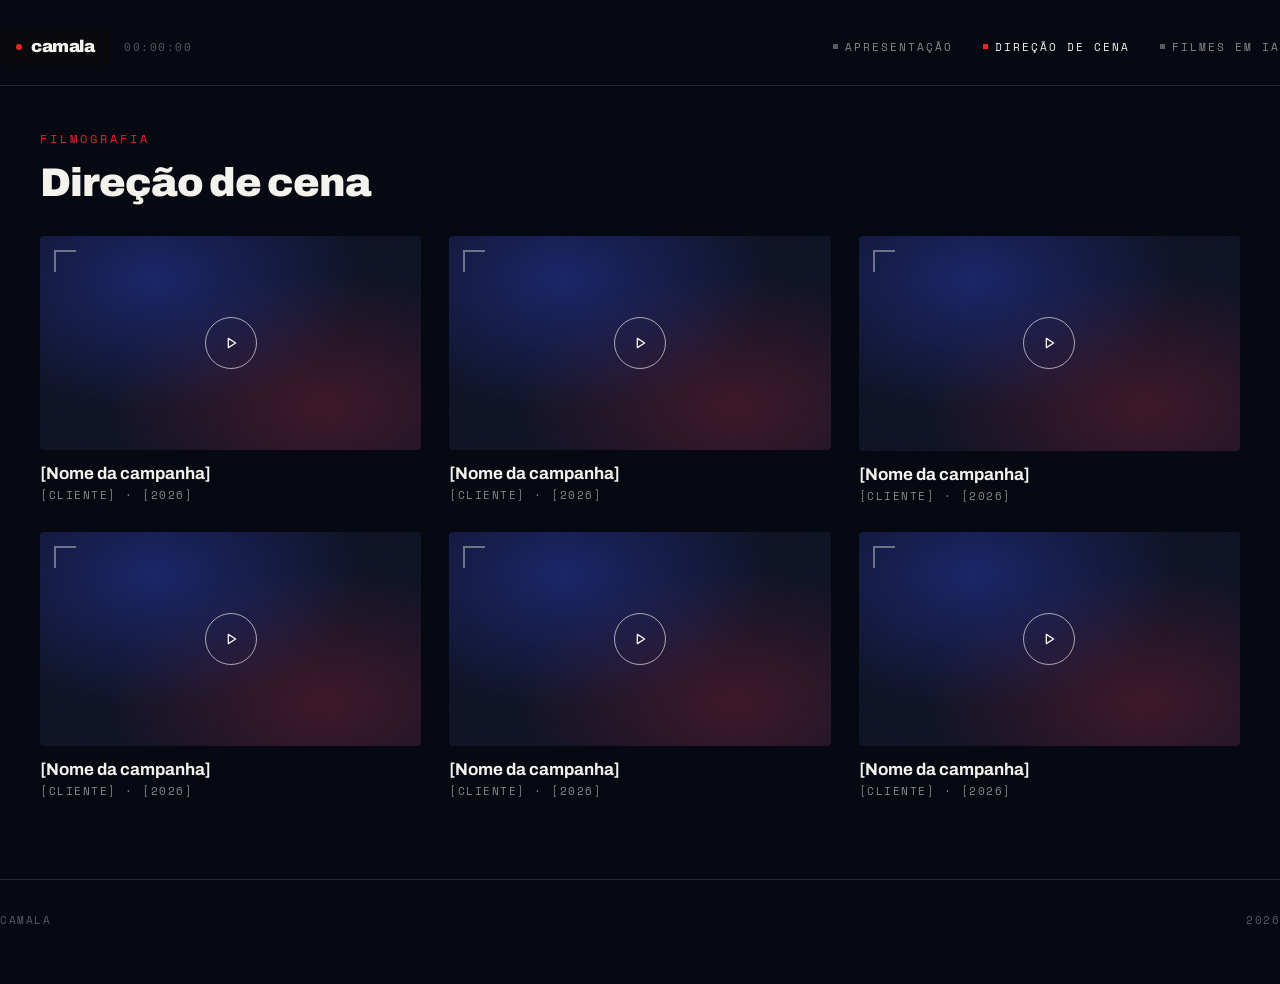
==== direcao-de-cena.html @ e1186fa8 "Add site content: home, direção de cena e filmes em IA pages Co-Authored-By: Claude Sonnet 5 <norepl" ====
<!doctype html>
<html lang="pt-BR">
<head>
  <meta charset="UTF-8">
  <meta name="viewport" content="width=device-width, initial-scale=1.0">
  <title>Direção de Cena — Camala</title>
  <meta name="description" content="Filmes publicitários dirigidos por Camala como diretor de cena.">
  <link rel="preconnect" href="https://fonts.googleapis.com">
  <link rel="stylesheet" href="https://fonts.googleapis.com/css2?family=Archivo:wght@500;700;900&family=Space+Mono:wght@400;700&display=swap">
  <link rel="stylesheet" href="style.css">
</head>
<body>

  <header class="wrap topbar">
    <div class="topbar-left">
      <a href="index.html" class="logo-lockup">
        <span class="logo-dot"></span>
        <span class="logo-word">camala</span>
      </a>
      <span class="topbar-clock">00:00:00</span>
    </div>
    <nav class="nav">
      <a href="index.html" class="navlink"><span class="sq"></span>Apresentação</a>
      <a href="direcao-de-cena.html" class="navlink active"><span class="sq"></span>Direção de Cena</a>
      <a href="filmes-em-ia.html" class="navlink"><span class="sq"></span>Filmes em IA</a>
    </nav>
    <button class="nav-toggle" aria-label="Abrir menu">
      <span></span><span></span><span></span>
    </button>
  </header>

  <main class="wrap">

    <div class="section-head">
      <div class="eyebrow">FILMOGRAFIA</div>
      <h1 class="h1">Direção de cena</h1>
    </div>

    <div class="film-grid">

      <!-- Repita este bloco <article> pra cada filme/campanha -->
      <article>
        <div class="film-card-thumb grain">
          <div class="corner"></div>
          <div class="play">
            <svg viewBox="0 0 24 24" fill="none"><path d="M8 5L19 12L8 19V5Z" stroke="#F4F2ED" stroke-width="2" stroke-linejoin="round"/></svg>
          </div>
        </div>
        <div class="film-card-title">[Nome da campanha]</div>
        <div class="film-card-meta">[Cliente] · [2026]</div>
      </article>

      <article>
        <div class="film-card-thumb grain">
          <div class="corner"></div>
          <div class="play">
            <svg viewBox="0 0 24 24" fill="none"><path d="M8 5L19 12L8 19V5Z" stroke="#F4F2ED" stroke-width="2" stroke-linejoin="round"/></svg>
          </div>
        </div>
        <div class="film-card-title">[Nome da campanha]</div>
        <div class="film-card-meta">[Cliente] · [2026]</div>
      </article>

      <article>
        <div class="film-card-thumb grain">
          <div class="corner"></div>
          <div class="play">
            <svg viewBox="0 0 24 24" fill="none"><path d="M8 5L19 12L8 19V5Z" stroke="#F4F2ED" stroke-width="2" stroke-linejoin="round"/></svg>
          </div>
        </div>
        <div class="film-card-title">[Nome da campanha]</div>
        <div class="film-card-meta">[Cliente] · [2026]</div>
      </article>

      <article>
        <div class="film-card-thumb grain">
          <div class="corner"></div>
          <div class="play">
            <svg viewBox="0 0 24 24" fill="none"><path d="M8 5L19 12L8 19V5Z" stroke="#F4F2ED" stroke-width="2" stroke-linejoin="round"/></svg>
          </div>
        </div>
        <div class="film-card-title">[Nome da campanha]</div>
        <div class="film-card-meta">[Cliente] · [2026]</div>
      </article>

      <article>
        <div class="film-card-thumb grain">
          <div class="corner"></div>
          <div class="play">
            <svg viewBox="0 0 24 24" fill="none"><path d="M8 5L19 12L8 19V5Z" stroke="#F4F2ED" stroke-width="2" stroke-linejoin="round"/></svg>
          </div>
        </div>
        <div class="film-card-title">[Nome da campanha]</div>
        <div class="film-card-meta">[Cliente] · [2026]</div>
      </article>

      <article>
        <div class="film-card-thumb grain">
          <div class="corner"></div>
          <div class="play">
            <svg viewBox="0 0 24 24" fill="none"><path d="M8 5L19 12L8 19V5Z" stroke="#F4F2ED" stroke-width="2" stroke-linejoin="round"/></svg>
          </div>
        </div>
        <div class="film-card-title">[Nome da campanha]</div>
        <div class="film-card-meta">[Cliente] · [2026]</div>
      </article>

    </div>

  </main>

  <footer class="wrap site-footer">
    <span>CAMALA</span>
    <span>2026</span>
  </footer>

  <script src="script.js"></script>
</body>
</html>
---- style.css ----
/* ===========================================================
   Camala — folha de estilo do site
   Sistema visual: "Documentário técnico" (aprovado no brandbook)
   =========================================================== */

:root {
  --blue: #2E4EFF;
  --red: #E5252A;
  --black: #0A0A0C;
  --bg: #060812;
  --text: #F4F2ED;
  --text-dim: rgba(244, 242, 237, 0.55);
  --text-dimmer: rgba(244, 242, 237, 0.35);
  --line: rgba(244, 242, 237, 0.14);

  --font-display: 'Archivo', system-ui, sans-serif;
  --font-mono: 'Space Mono', 'Courier New', monospace;
}

* { margin: 0; padding: 0; box-sizing: border-box; }

html { scroll-behavior: smooth; }

body {
  background: var(--bg);
  color: var(--text);
  font-family: var(--font-display);
  -webkit-font-smoothing: antialiased;
}

a { color: inherit; text-decoration: none; }

img, video { max-width: 100%; display: block; }

.wrap {
  max-width: 1360px;
  margin: 0 auto;
  padding: 0 40px;
}

/* ---------- barra técnica (topo) ---------- */

.topbar {
  display: flex;
  align-items: center;
  justify-content: space-between;
  padding: 28px 0 20px;
  border-bottom: 1px solid var(--line);
}

.topbar-left { display: flex; align-items: center; gap: 14px; }

.logo-lockup {
  display: flex;
  align-items: center;
  gap: 9px;
  background: var(--black);
  padding: 9px 16px;
  border-radius: 6px;
}

.logo-dot {
  width: 6px;
  height: 6px;
  border-radius: 50%;
  background: var(--red);
  flex: none;
}

.logo-word {
  font-family: var(--font-display);
  font-weight: 900;
  font-size: 17px;
  color: var(--text);
  letter-spacing: -0.5px;
}

.topbar-clock {
  font-family: var(--font-mono);
  font-size: 11px;
  letter-spacing: 1.5px;
  color: var(--text-dimmer);
}

.nav {
  display: flex;
  align-items: center;
  gap: 30px;
}

.navlink {
  font-family: var(--font-mono);
  font-size: 11px;
  letter-spacing: 2px;
  text-transform: uppercase;
  display: flex;
  align-items: center;
  gap: 7px;
  color: var(--text-dim);
}

.navlink .sq {
  width: 5px;
  height: 5px;
  background: var(--text-dimmer);
  flex: none;
}

.navlink.active {
  color: var(--text);
}

.navlink.active .sq {
  background: var(--red);
}

.nav-toggle {
  display: none;
  background: none;
  border: none;
  cursor: pointer;
  padding: 8px;
}

.nav-toggle span {
  display: block;
  width: 22px;
  height: 2px;
  background: var(--text);
  margin: 5px 0;
}

/* ---------- seções / cabeçalhos ---------- */

.section-head {
  padding: 44px 0 32px;
}

.eyebrow {
  font-family: var(--font-mono);
  font-size: 12px;
  letter-spacing: 3px;
  color: var(--red);
  margin-bottom: 14px;
}

.h1 {
  font-weight: 900;
  font-size: 40px;
  letter-spacing: -1px;
  color: var(--text);
}

.h1.large { font-size: 56px; }

/* ---------- moldura de vídeo (reel) ---------- */

.grain { position: relative; }

.grain::after {
  content: "";
  position: absolute;
  inset: 0;
  pointer-events: none;
  background-image: url("data:image/svg+xml,%3Csvg xmlns='http://www.w3.org/2000/svg' width='120' height='120'%3E%3Cfilter id='n'%3E%3CfeTurbulence type='fractalNoise' baseFrequency='0.9' numOctaves='2' stitchTiles='stitch'/%3E%3C/filter%3E%3Crect width='100%25' height='100%25' filter='url(%23n)' opacity='0.3'/%3E%3C/svg%3E");
  mix-blend-mode: screen;
  opacity: 0.2;
}

.reel {
  margin-top: 32px;
  border-radius: 4px;
  overflow: hidden;
  position: relative;
  aspect-ratio: 16 / 9;
  background:
    radial-gradient(ellipse at 30% 20%, rgba(46,78,255,0.30) 0%, transparent 55%),
    radial-gradient(ellipse at 78% 82%, rgba(229,37,42,0.22) 0%, transparent 55%),
    #0A0E22;
}

.reel-label {
  position: absolute;
  top: 24px;
  left: 28px;
  font-family: var(--font-mono);
  font-size: 12px;
  letter-spacing: 2px;
  color: var(--text-dim);
}

.reel-timecode {
  position: absolute;
  bottom: 24px;
  right: 28px;
  font-family: var(--font-mono);
  font-size: 12px;
  letter-spacing: 2px;
  color: var(--text-dim);
}

.reel-bracket {
  position: absolute;
  width: 32px;
  height: 32px;
  border-color: rgba(244,242,237,0.45);
  border-style: solid;
  border-width: 0;
}

.reel-bracket.tr { top: 24px; right: 28px; border-top-width: 2px; border-right-width: 2px; }
.reel-bracket.bl { bottom: 24px; left: 28px; border-bottom-width: 2px; border-left-width: 2px; }

.reel-play {
  position: absolute;
  top: 50%;
  left: 50%;
  transform: translate(-50%, -50%);
  display: flex;
  flex-direction: column;
  align-items: center;
  gap: 20px;
}

.reel-play-label {
  font-family: var(--font-mono);
  font-size: 13px;
  letter-spacing: 3px;
  color: var(--text-dim);
  display: flex;
  align-items: center;
  gap: 8px;
}

.reel-play-btn {
  width: 80px;
  height: 80px;
  border-radius: 50%;
  border: 2px solid rgba(244,242,237,0.7);
  display: flex;
  align-items: center;
  justify-content: center;
  background: none;
  cursor: pointer;
}

.reel-play-btn svg { width: 26px; height: 26px; }

/* ---------- ficha técnica (meta strip) ---------- */

.meta-strip {
  margin-top: 32px;
  display: grid;
  grid-template-columns: 200px 260px 1fr;
  gap: 40px 40px;
}

.meta-label {
  font-family: var(--font-mono);
  font-size: 11px;
  letter-spacing: 2px;
  color: var(--red);
  margin-bottom: 10px;
}

.meta-value {
  font-weight: 700;
  font-size: 20px;
  color: var(--text);
  line-height: 1.4;
}

.meta-value.body {
  font-weight: 500;
  font-size: 16px;
  line-height: 1.6;
  color: rgba(244,242,237,0.8);
  max-width: 560px;
}

/* ---------- grade de filmes ---------- */

.film-grid {
  display: grid;
  grid-template-columns: repeat(3, 1fr);
  gap: 28px;
}

.film-card-thumb {
  aspect-ratio: 16 / 9;
  border-radius: 4px;
  overflow: hidden;
  position: relative;
  background:
    radial-gradient(ellipse at 30% 20%, rgba(46,78,255,0.30) 0%, transparent 55%),
    radial-gradient(ellipse at 75% 80%, rgba(229,37,42,0.22) 0%, transparent 55%),
    #0A0E22;
}

.film-card-thumb .corner {
  position: absolute;
  width: 22px;
  height: 22px;
  top: 14px;
  left: 14px;
  border-top: 2px solid rgba(244,242,237,0.4);
  border-left: 2px solid rgba(244,242,237,0.4);
}

.film-card-thumb .play {
  position: absolute;
  top: 50%;
  left: 50%;
  transform: translate(-50%, -50%);
  width: 52px;
  height: 52px;
  border-radius: 50%;
  border: 1.5px solid rgba(244,242,237,0.65);
  display: flex;
  align-items: center;
  justify-content: center;
}

.film-card-thumb .play svg { width: 16px; height: 16px; }

.film-card-title {
  font-weight: 700;
  font-size: 17px;
  color: var(--text);
  margin: 14px 0 4px;
}

.film-card-meta {
  font-family: var(--font-mono);
  font-size: 11px;
  letter-spacing: 1.5px;
  color: var(--text-dim);
  text-transform: uppercase;
}

/* ---------- galeria de imagens ---------- */

.gallery-grid {
  display: grid;
  grid-template-columns: repeat(3, 1fr);
  gap: 24px;
}

.gallery-tile {
  aspect-ratio: 4 / 5;
  border-radius: 4px;
  overflow: hidden;
  position: relative;
  background:
    radial-gradient(ellipse at 30% 25%, rgba(46,78,255,0.34) 0%, transparent 55%),
    radial-gradient(ellipse at 75% 80%, rgba(229,37,42,0.26) 0%, transparent 55%),
    #0A0E22;
}

.gallery-tile img {
  position: absolute;
  inset: 0;
  width: 100%;
  height: 100%;
  object-fit: cover;
}

.gallery-tile-label {
  position: absolute;
  bottom: 14px;
  left: 16px;
  font-family: var(--font-mono);
  font-size: 10px;
  letter-spacing: 1.5px;
  color: var(--text-dim);
}

/* ---------- rodapé ---------- */

.site-footer {
  margin-top: 80px;
  padding: 32px 0 56px;
  border-top: 1px solid var(--line);
  display: flex;
  align-items: center;
  justify-content: space-between;
  font-family: var(--font-mono);
  font-size: 11px;
  letter-spacing: 1.5px;
  color: var(--text-dimmer);
}

/* ---------- responsivo ---------- */

@media (max-width: 900px) {
  .wrap { padding: 0 24px; }

  .nav { display: none; }

  .nav-toggle { display: block; }

  body.nav-open .nav {
    display: flex;
    flex-direction: column;
    align-items: flex-start;
    gap: 16px;
    position: absolute;
    top: 76px;
    right: 24px;
    background: var(--black);
    padding: 20px 24px;
    border-radius: 8px;
    z-index: 10;
  }

  .h1.large { font-size: 38px; }
  .h1 { font-size: 32px; }

  .meta-strip { grid-template-columns: 1fr; gap: 24px; }

  .film-grid { grid-template-columns: repeat(2, 1fr); }

  .gallery-grid { grid-template-columns: repeat(2, 1fr); }
}

@media (max-width: 560px) {
  .wrap { padding: 0 18px; }

  .film-grid { grid-template-columns: 1fr; }

  .gallery-grid { grid-template-columns: 1fr; }

  .topbar-clock { display: none; }
}
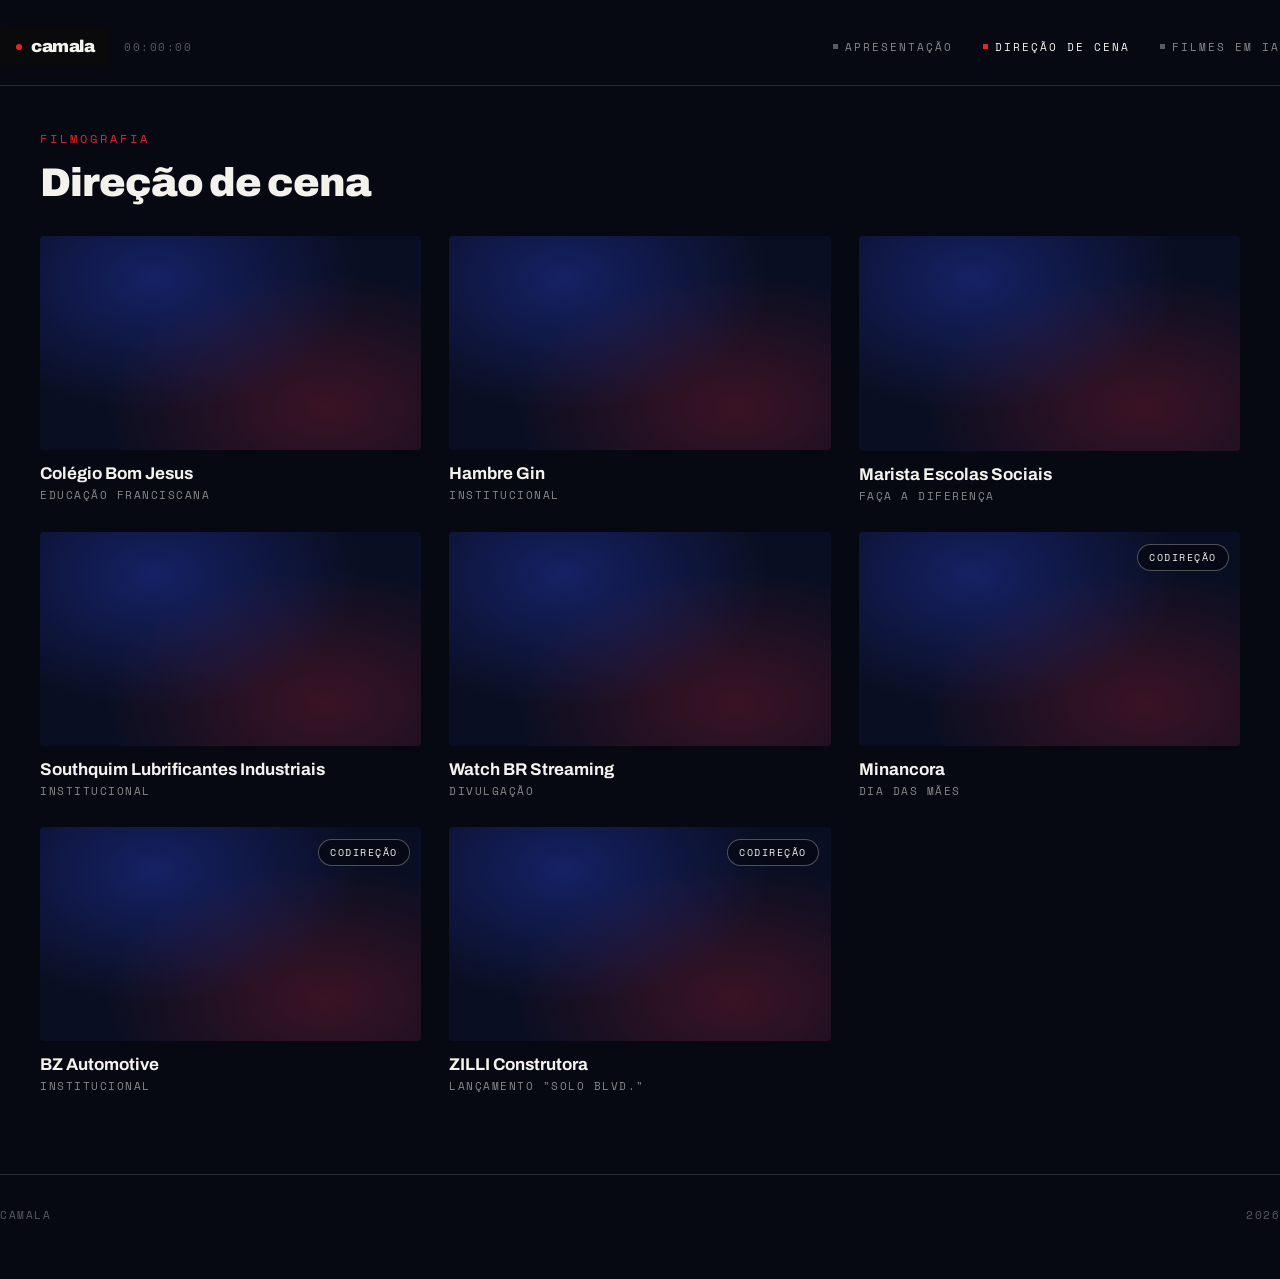
==== commit 55ae7b12: "Adiciona videos de Direcao de Cena e Filmes em IA, texto de apresentacao e tag EM BREVE no demoreel" ====
--- a/direcao-de-cena.html
+++ b/direcao-de-cena.html
@@ -40,69 +40,70 @@
 
       <!-- Repita este bloco <article> pra cada filme/campanha -->
       <article>
-        <div class="film-card-thumb grain">
-          <div class="corner"></div>
-          <div class="play">
-            <svg viewBox="0 0 24 24" fill="none"><path d="M8 5L19 12L8 19V5Z" stroke="#F4F2ED" stroke-width="2" stroke-linejoin="round"/></svg>
-          </div>
+        <div class="film-card-thumb">
+          <iframe src="https://www.youtube-nocookie.com/embed/j15W-RAP5dw" title="Colégio Bom Jesus - Educação Franciscana" allow="accelerometer; autoplay; clipboard-write; encrypted-media; gyroscope; picture-in-picture" allowfullscreen loading="lazy"></iframe>
         </div>
-        <div class="film-card-title">[Nome da campanha]</div>
-        <div class="film-card-meta">[Cliente] · [2026]</div>
+        <div class="film-card-title">Colégio Bom Jesus</div>
+        <div class="film-card-meta">Educação Franciscana</div>
       </article>
 
       <article>
-        <div class="film-card-thumb grain">
-          <div class="corner"></div>
-          <div class="play">
-            <svg viewBox="0 0 24 24" fill="none"><path d="M8 5L19 12L8 19V5Z" stroke="#F4F2ED" stroke-width="2" stroke-linejoin="round"/></svg>
-          </div>
+        <div class="film-card-thumb">
+          <iframe src="https://www.youtube-nocookie.com/embed/urMgyvHtZW8" title="Hambre Gin - Institucional" allow="accelerometer; autoplay; clipboard-write; encrypted-media; gyroscope; picture-in-picture" allowfullscreen loading="lazy"></iframe>
         </div>
-        <div class="film-card-title">[Nome da campanha]</div>
-        <div class="film-card-meta">[Cliente] · [2026]</div>
+        <div class="film-card-title">Hambre Gin</div>
+        <div class="film-card-meta">Institucional</div>
       </article>
 
       <article>
-        <div class="film-card-thumb grain">
-          <div class="corner"></div>
-          <div class="play">
-            <svg viewBox="0 0 24 24" fill="none"><path d="M8 5L19 12L8 19V5Z" stroke="#F4F2ED" stroke-width="2" stroke-linejoin="round"/></svg>
-          </div>
+        <div class="film-card-thumb">
+          <iframe src="https://www.youtube-nocookie.com/embed/QsRM9PFFujw" title="Marista Escolas Sociais - Faça a diferença" allow="accelerometer; autoplay; clipboard-write; encrypted-media; gyroscope; picture-in-picture" allowfullscreen loading="lazy"></iframe>
         </div>
-        <div class="film-card-title">[Nome da campanha]</div>
-        <div class="film-card-meta">[Cliente] · [2026]</div>
+        <div class="film-card-title">Marista Escolas Sociais</div>
+        <div class="film-card-meta">Faça a diferença</div>
       </article>
 
       <article>
-        <div class="film-card-thumb grain">
-          <div class="corner"></div>
-          <div class="play">
-            <svg viewBox="0 0 24 24" fill="none"><path d="M8 5L19 12L8 19V5Z" stroke="#F4F2ED" stroke-width="2" stroke-linejoin="round"/></svg>
-          </div>
+        <div class="film-card-thumb">
+          <iframe src="https://www.youtube-nocookie.com/embed/gOPe_zW88I4" title="Southquim Lubrificantes Industriais - Institucional" allow="accelerometer; autoplay; clipboard-write; encrypted-media; gyroscope; picture-in-picture" allowfullscreen loading="lazy"></iframe>
         </div>
-        <div class="film-card-title">[Nome da campanha]</div>
-        <div class="film-card-meta">[Cliente] · [2026]</div>
+        <div class="film-card-title">Southquim Lubrificantes Industriais</div>
+        <div class="film-card-meta">Institucional</div>
       </article>
 
       <article>
-        <div class="film-card-thumb grain">
-          <div class="corner"></div>
-          <div class="play">
-            <svg viewBox="0 0 24 24" fill="none"><path d="M8 5L19 12L8 19V5Z" stroke="#F4F2ED" stroke-width="2" stroke-linejoin="round"/></svg>
-          </div>
+        <div class="film-card-thumb">
+          <iframe src="https://www.youtube-nocookie.com/embed/mX3Upn11fFw" title="Watch BR Streaming - Divulgação" allow="accelerometer; autoplay; clipboard-write; encrypted-media; gyroscope; picture-in-picture" allowfullscreen loading="lazy"></iframe>
         </div>
-        <div class="film-card-title">[Nome da campanha]</div>
-        <div class="film-card-meta">[Cliente] · [2026]</div>
+        <div class="film-card-title">Watch BR Streaming</div>
+        <div class="film-card-meta">Divulgação</div>
       </article>
 
       <article>
-        <div class="film-card-thumb grain">
-          <div class="corner"></div>
-          <div class="play">
-            <svg viewBox="0 0 24 24" fill="none"><path d="M8 5L19 12L8 19V5Z" stroke="#F4F2ED" stroke-width="2" stroke-linejoin="round"/></svg>
-          </div>
+        <div class="film-card-thumb">
+          <span class="film-card-tag">Codireção</span>
+          <iframe src="https://www.youtube-nocookie.com/embed/7TvyHmVJnmA" title="Minancora - Dia das mães" allow="accelerometer; autoplay; clipboard-write; encrypted-media; gyroscope; picture-in-picture" allowfullscreen loading="lazy"></iframe>
         </div>
-        <div class="film-card-title">[Nome da campanha]</div>
-        <div class="film-card-meta">[Cliente] · [2026]</div>
+        <div class="film-card-title">Minancora</div>
+        <div class="film-card-meta">Dia das mães</div>
+      </article>
+
+      <article>
+        <div class="film-card-thumb">
+          <span class="film-card-tag">Codireção</span>
+          <iframe src="https://www.youtube-nocookie.com/embed/M-i64tC7mIw" title="BZ Automotive - Institucional" allow="accelerometer; autoplay; clipboard-write; encrypted-media; gyroscope; picture-in-picture" allowfullscreen loading="lazy"></iframe>
+        </div>
+        <div class="film-card-title">BZ Automotive</div>
+        <div class="film-card-meta">Institucional</div>
+      </article>
+
+      <article>
+        <div class="film-card-thumb">
+          <span class="film-card-tag">Codireção</span>
+          <iframe src="https://www.youtube-nocookie.com/embed/88qMZCv5N5k" title="ZILLI Construtora - Lançamento 'SOLO BLVD.'" allow="accelerometer; autoplay; clipboard-write; encrypted-media; gyroscope; picture-in-picture" allowfullscreen loading="lazy"></iframe>
+        </div>
+        <div class="film-card-title">ZILLI Construtora</div>
+        <div class="film-card-meta">Lançamento "SOLO BLVD."</div>
       </article>
 
     </div>
--- a/style.css
+++ b/style.css
@@ -246,6 +246,23 @@
 
 .reel-play-btn svg { width: 26px; height: 26px; }
 
+.reel-soon {
+  display: flex;
+  align-items: center;
+  gap: 14px;
+  font-family: var(--font-display);
+  font-weight: 900;
+  font-size: clamp(30px, 5vw, 52px);
+  letter-spacing: -1px;
+  text-transform: uppercase;
+  color: var(--text);
+}
+
+.reel-soon .logo-dot {
+  width: 10px;
+  height: 10px;
+}
+
 /* ---------- ficha técnica (meta strip) ---------- */
 
 .meta-strip {
@@ -322,6 +339,31 @@
 }
 
 .film-card-thumb .play svg { width: 16px; height: 16px; }
+
+.film-card-thumb iframe {
+  position: absolute;
+  inset: 0;
+  width: 100%;
+  height: 100%;
+  border: 0;
+}
+
+.film-card-tag {
+  position: absolute;
+  top: 12px;
+  right: 12px;
+  z-index: 2;
+  font-family: var(--font-mono);
+  font-size: 10px;
+  letter-spacing: 1.5px;
+  text-transform: uppercase;
+  color: var(--text);
+  background: rgba(6, 8, 18, 0.75);
+  border: 1px solid rgba(244, 242, 237, 0.3);
+  border-radius: 20px;
+  padding: 5px 11px;
+  backdrop-filter: blur(2px);
+}
 
 .film-card-title {
   font-weight: 700;
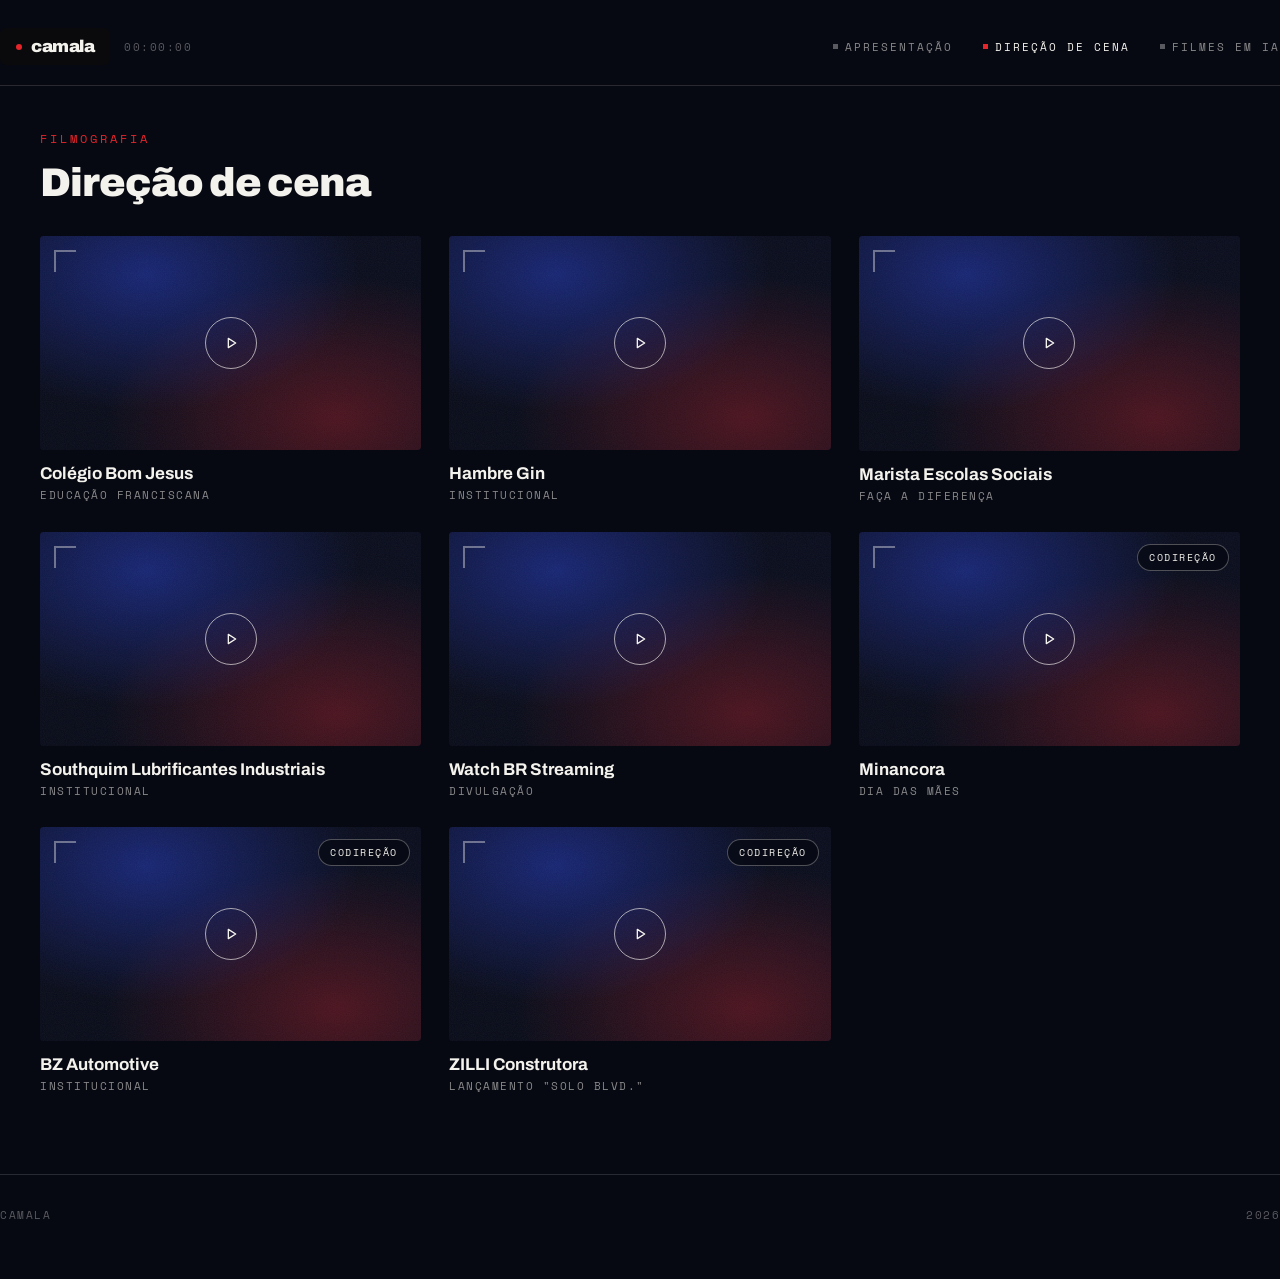
==== commit 424eac98: "Atualizacao do site" ====
--- a/direcao-de-cena.html
+++ b/direcao-de-cena.html
@@ -41,7 +41,12 @@
       <!-- Repita este bloco <article> pra cada filme/campanha -->
       <article>
         <div class="film-card-thumb">
-          <iframe src="https://www.youtube-nocookie.com/embed/j15W-RAP5dw" title="Colégio Bom Jesus - Educação Franciscana" allow="accelerometer; autoplay; clipboard-write; encrypted-media; gyroscope; picture-in-picture" allowfullscreen loading="lazy"></iframe>
+          <button class="yt-facade grain" data-yt-id="j15W-RAP5dw" data-yt-title="Colégio Bom Jesus - Educação Franciscana" style="background-image:url('https://i.ytimg.com/vi/j15W-RAP5dw/hqdefault.jpg')" aria-label="Reproduzir: Colégio Bom Jesus">
+            <div class="corner"></div>
+            <div class="play">
+              <svg viewBox="0 0 24 24" fill="none"><path d="M8 5L19 12L8 19V5Z" stroke="#F4F2ED" stroke-width="2" stroke-linejoin="round"/></svg>
+            </div>
+          </button>
         </div>
         <div class="film-card-title">Colégio Bom Jesus</div>
         <div class="film-card-meta">Educação Franciscana</div>
@@ -49,7 +54,12 @@
 
       <article>
         <div class="film-card-thumb">
-          <iframe src="https://www.youtube-nocookie.com/embed/urMgyvHtZW8" title="Hambre Gin - Institucional" allow="accelerometer; autoplay; clipboard-write; encrypted-media; gyroscope; picture-in-picture" allowfullscreen loading="lazy"></iframe>
+          <button class="yt-facade grain" data-yt-id="urMgyvHtZW8" data-yt-title="Hambre Gin - Institucional" style="background-image:url('https://i.ytimg.com/vi/urMgyvHtZW8/hqdefault.jpg')" aria-label="Reproduzir: Hambre Gin">
+            <div class="corner"></div>
+            <div class="play">
+              <svg viewBox="0 0 24 24" fill="none"><path d="M8 5L19 12L8 19V5Z" stroke="#F4F2ED" stroke-width="2" stroke-linejoin="round"/></svg>
+            </div>
+          </button>
         </div>
         <div class="film-card-title">Hambre Gin</div>
         <div class="film-card-meta">Institucional</div>
@@ -57,7 +67,12 @@
 
       <article>
         <div class="film-card-thumb">
-          <iframe src="https://www.youtube-nocookie.com/embed/QsRM9PFFujw" title="Marista Escolas Sociais - Faça a diferença" allow="accelerometer; autoplay; clipboard-write; encrypted-media; gyroscope; picture-in-picture" allowfullscreen loading="lazy"></iframe>
+          <button class="yt-facade grain" data-yt-id="QsRM9PFFujw" data-yt-title="Marista Escolas Sociais - Faça a diferença" style="background-image:url('https://i.ytimg.com/vi/QsRM9PFFujw/hqdefault.jpg')" aria-label="Reproduzir: Marista Escolas Sociais">
+            <div class="corner"></div>
+            <div class="play">
+              <svg viewBox="0 0 24 24" fill="none"><path d="M8 5L19 12L8 19V5Z" stroke="#F4F2ED" stroke-width="2" stroke-linejoin="round"/></svg>
+            </div>
+          </button>
         </div>
         <div class="film-card-title">Marista Escolas Sociais</div>
         <div class="film-card-meta">Faça a diferença</div>
@@ -65,7 +80,12 @@
 
       <article>
         <div class="film-card-thumb">
-          <iframe src="https://www.youtube-nocookie.com/embed/gOPe_zW88I4" title="Southquim Lubrificantes Industriais - Institucional" allow="accelerometer; autoplay; clipboard-write; encrypted-media; gyroscope; picture-in-picture" allowfullscreen loading="lazy"></iframe>
+          <button class="yt-facade grain" data-yt-id="gOPe_zW88I4" data-yt-title="Southquim Lubrificantes Industriais - Institucional" style="background-image:url('https://i.ytimg.com/vi/gOPe_zW88I4/hqdefault.jpg')" aria-label="Reproduzir: Southquim Lubrificantes Industriais">
+            <div class="corner"></div>
+            <div class="play">
+              <svg viewBox="0 0 24 24" fill="none"><path d="M8 5L19 12L8 19V5Z" stroke="#F4F2ED" stroke-width="2" stroke-linejoin="round"/></svg>
+            </div>
+          </button>
         </div>
         <div class="film-card-title">Southquim Lubrificantes Industriais</div>
         <div class="film-card-meta">Institucional</div>
@@ -73,7 +93,12 @@
 
       <article>
         <div class="film-card-thumb">
-          <iframe src="https://www.youtube-nocookie.com/embed/mX3Upn11fFw" title="Watch BR Streaming - Divulgação" allow="accelerometer; autoplay; clipboard-write; encrypted-media; gyroscope; picture-in-picture" allowfullscreen loading="lazy"></iframe>
+          <button class="yt-facade grain" data-yt-id="mX3Upn11fFw" data-yt-title="Watch BR Streaming - Divulgação" style="background-image:url('https://i.ytimg.com/vi/mX3Upn11fFw/hqdefault.jpg')" aria-label="Reproduzir: Watch BR Streaming">
+            <div class="corner"></div>
+            <div class="play">
+              <svg viewBox="0 0 24 24" fill="none"><path d="M8 5L19 12L8 19V5Z" stroke="#F4F2ED" stroke-width="2" stroke-linejoin="round"/></svg>
+            </div>
+          </button>
         </div>
         <div class="film-card-title">Watch BR Streaming</div>
         <div class="film-card-meta">Divulgação</div>
@@ -82,7 +107,12 @@
       <article>
         <div class="film-card-thumb">
           <span class="film-card-tag">Codireção</span>
-          <iframe src="https://www.youtube-nocookie.com/embed/7TvyHmVJnmA" title="Minancora - Dia das mães" allow="accelerometer; autoplay; clipboard-write; encrypted-media; gyroscope; picture-in-picture" allowfullscreen loading="lazy"></iframe>
+          <button class="yt-facade grain" data-yt-id="7TvyHmVJnmA" data-yt-title="Minancora - Dia das mães" style="background-image:url('https://i.ytimg.com/vi/7TvyHmVJnmA/hqdefault.jpg')" aria-label="Reproduzir: Minancora">
+            <div class="corner"></div>
+            <div class="play">
+              <svg viewBox="0 0 24 24" fill="none"><path d="M8 5L19 12L8 19V5Z" stroke="#F4F2ED" stroke-width="2" stroke-linejoin="round"/></svg>
+            </div>
+          </button>
         </div>
         <div class="film-card-title">Minancora</div>
         <div class="film-card-meta">Dia das mães</div>
@@ -91,7 +121,12 @@
       <article>
         <div class="film-card-thumb">
           <span class="film-card-tag">Codireção</span>
-          <iframe src="https://www.youtube-nocookie.com/embed/M-i64tC7mIw" title="BZ Automotive - Institucional" allow="accelerometer; autoplay; clipboard-write; encrypted-media; gyroscope; picture-in-picture" allowfullscreen loading="lazy"></iframe>
+          <button class="yt-facade grain" data-yt-id="M-i64tC7mIw" data-yt-title="BZ Automotive - Institucional" style="background-image:url('https://i.ytimg.com/vi/M-i64tC7mIw/hqdefault.jpg')" aria-label="Reproduzir: BZ Automotive">
+            <div class="corner"></div>
+            <div class="play">
+              <svg viewBox="0 0 24 24" fill="none"><path d="M8 5L19 12L8 19V5Z" stroke="#F4F2ED" stroke-width="2" stroke-linejoin="round"/></svg>
+            </div>
+          </button>
         </div>
         <div class="film-card-title">BZ Automotive</div>
         <div class="film-card-meta">Institucional</div>
@@ -100,7 +135,12 @@
       <article>
         <div class="film-card-thumb">
           <span class="film-card-tag">Codireção</span>
-          <iframe src="https://www.youtube-nocookie.com/embed/88qMZCv5N5k" title="ZILLI Construtora - Lançamento 'SOLO BLVD.'" allow="accelerometer; autoplay; clipboard-write; encrypted-media; gyroscope; picture-in-picture" allowfullscreen loading="lazy"></iframe>
+          <button class="yt-facade grain" data-yt-id="88qMZCv5N5k" data-yt-title="ZILLI Construtora - Lançamento &quot;SOLO BLVD.&quot;" style="background-image:url('https://i.ytimg.com/vi/88qMZCv5N5k/hqdefault.jpg')" aria-label="Reproduzir: ZILLI Construtora">
+            <div class="corner"></div>
+            <div class="play">
+              <svg viewBox="0 0 24 24" fill="none"><path d="M8 5L19 12L8 19V5Z" stroke="#F4F2ED" stroke-width="2" stroke-linejoin="round"/></svg>
+            </div>
+          </button>
         </div>
         <div class="film-card-title">ZILLI Construtora</div>
         <div class="film-card-meta">Lançamento "SOLO BLVD."</div>
--- a/style.css
+++ b/style.css
@@ -346,6 +346,109 @@
   width: 100%;
   height: 100%;
   border: 0;
+}
+
+/* capa personalizada — mostra a miniatura real do vídeo com o tratamento
+   visual da marca por cima; o player do YouTube só carrega ao clicar */
+.yt-facade {
+  position: absolute;
+  inset: 0;
+  background-size: cover;
+  background-position: center;
+  background-color: #0A0E22;
+  cursor: pointer;
+  border: 0;
+  padding: 0;
+  display: block;
+  width: 100%;
+}
+
+.yt-facade::before {
+  content: "";
+  position: absolute;
+  inset: 0;
+  background:
+    radial-gradient(ellipse at 28% 18%, rgba(46,78,255,0.38) 0%, transparent 55%),
+    radial-gradient(ellipse at 78% 85%, rgba(229,37,42,0.30) 0%, transparent 55%),
+    linear-gradient(180deg, rgba(6,8,18,0.35) 0%, rgba(6,8,18,0.6) 100%);
+}
+
+.yt-facade:hover .play {
+  border-color: #F4F2ED;
+  transform: translate(-50%, -50%) scale(1.06);
+}
+
+.yt-facade .play {
+  transition: transform 0.15s ease, border-color 0.15s ease;
+}
+
+/* ---------- player em tela grande (modal) ---------- */
+
+body.modal-open {
+  overflow: hidden;
+}
+
+.yt-modal {
+  display: none;
+  position: fixed;
+  inset: 0;
+  background: rgba(6, 8, 18, 0.94);
+  align-items: center;
+  justify-content: center;
+  padding: 32px;
+  z-index: 999;
+}
+
+.yt-modal.is-open {
+  display: flex;
+}
+
+.yt-modal-inner {
+  position: relative;
+  width: 100%;
+  max-width: 1120px;
+  aspect-ratio: 16 / 9;
+  background: #0A0E22;
+  border-radius: 4px;
+  overflow: hidden;
+  box-shadow: 0 40px 100px rgba(0, 0, 0, 0.55);
+}
+
+.yt-modal-inner iframe {
+  position: absolute;
+  inset: 0;
+  width: 100%;
+  height: 100%;
+  border: 0;
+}
+
+.yt-modal-close {
+  position: absolute;
+  top: 14px;
+  right: 14px;
+  z-index: 2;
+  width: 38px;
+  height: 38px;
+  border-radius: 50%;
+  border: 1.5px solid rgba(244, 242, 237, 0.6);
+  background: rgba(6, 8, 18, 0.65);
+  color: var(--text);
+  display: flex;
+  align-items: center;
+  justify-content: center;
+  cursor: pointer;
+  font-size: 15px;
+  line-height: 1;
+}
+
+.yt-modal-close:hover {
+  border-color: var(--text);
+  background: rgba(6, 8, 18, 0.9);
+}
+
+@media (max-width: 560px) {
+  .yt-modal { padding: 0; }
+  .yt-modal-inner { max-width: 100%; border-radius: 0; }
 }
 
 .film-card-tag {
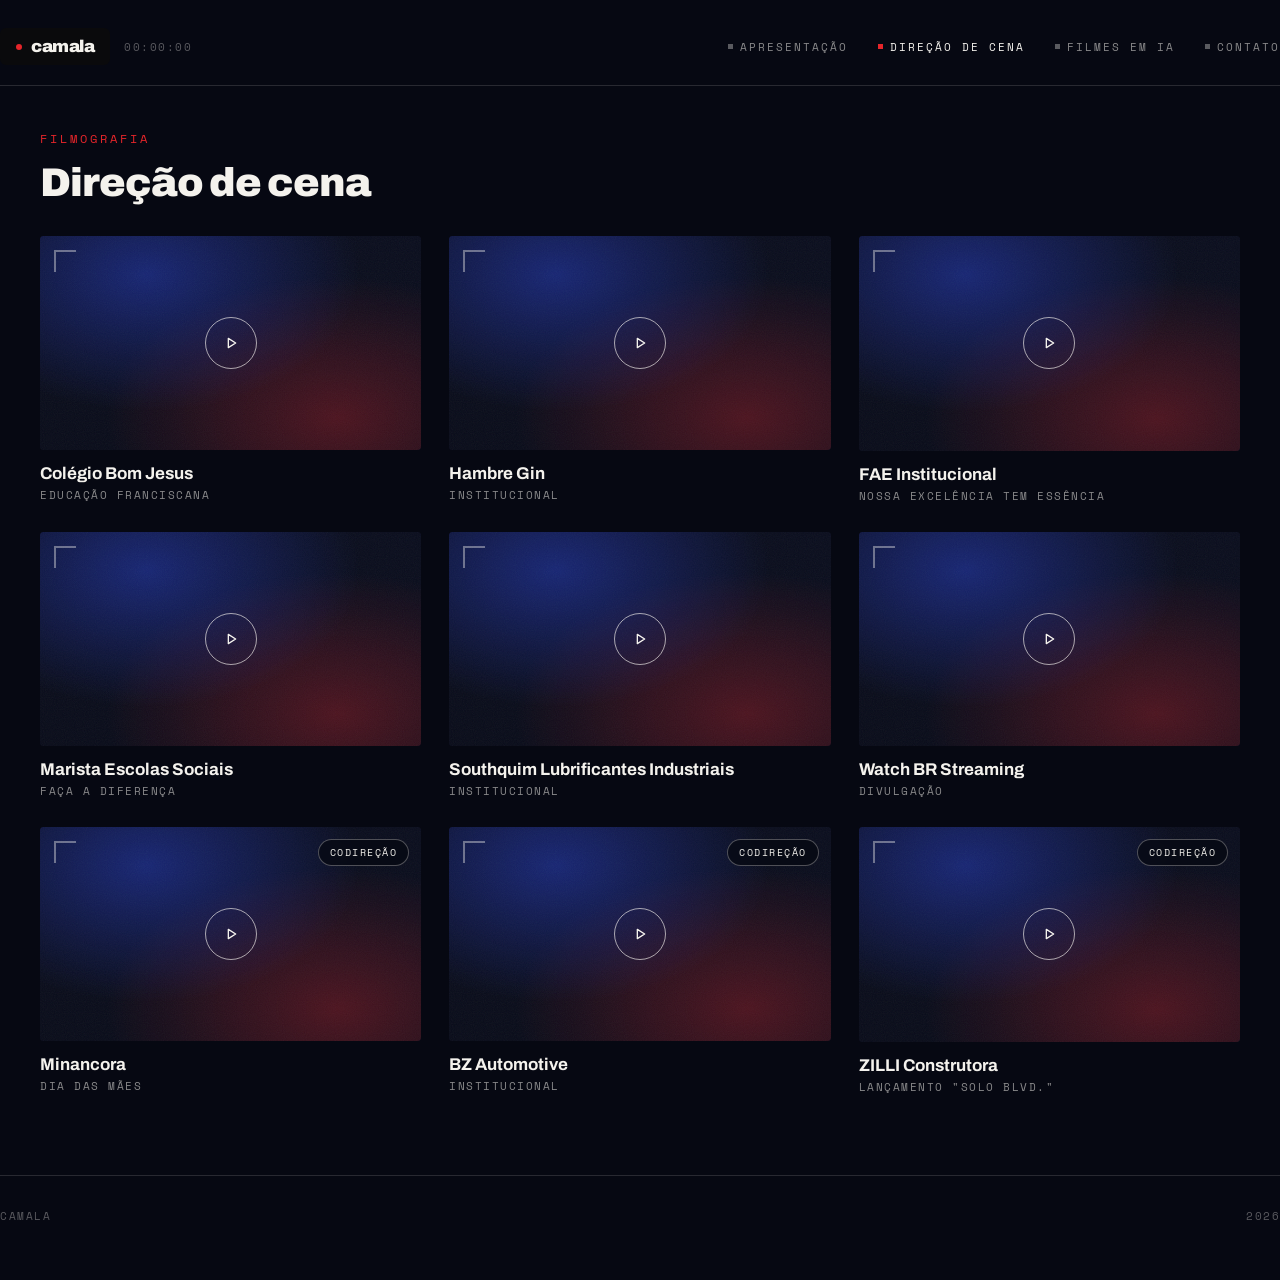
==== commit 80beb496: "Atualizacao do site" ====
--- a/direcao-de-cena.html
+++ b/direcao-de-cena.html
@@ -23,10 +23,8 @@
       <a href="index.html" class="navlink"><span class="sq"></span>Apresentação</a>
       <a href="direcao-de-cena.html" class="navlink active"><span class="sq"></span>Direção de Cena</a>
       <a href="filmes-em-ia.html" class="navlink"><span class="sq"></span>Filmes em IA</a>
+      <a href="contato.html" class="navlink"><span class="sq"></span>Contato</a>
     </nav>
-    <button class="nav-toggle" aria-label="Abrir menu">
-      <span></span><span></span><span></span>
-    </button>
   </header>
 
   <main class="wrap">
@@ -63,6 +61,19 @@
         </div>
         <div class="film-card-title">Hambre Gin</div>
         <div class="film-card-meta">Institucional</div>
+      </article>
+
+      <article>
+        <div class="film-card-thumb">
+          <button class="yt-facade grain" data-yt-id="wQM7ST6WiuQ" data-yt-title="FAE Institucional - Nossa excelência tem essência" style="background-image:url('https://i.ytimg.com/vi/wQM7ST6WiuQ/hqdefault.jpg')" aria-label="Reproduzir: FAE Institucional">
+            <div class="corner"></div>
+            <div class="play">
+              <svg viewBox="0 0 24 24" fill="none"><path d="M8 5L19 12L8 19V5Z" stroke="#F4F2ED" stroke-width="2" stroke-linejoin="round"/></svg>
+            </div>
+          </button>
+        </div>
+        <div class="film-card-title">FAE Institucional</div>
+        <div class="film-card-meta">Nossa excelência tem essência</div>
       </article>
 
       <article>
@@ -155,6 +166,13 @@
     <span>2026</span>
   </footer>
 
+  <nav class="bottom-nav">
+    <a href="index.html" class="bottom-navlink"><span class="sq"></span>Apresentação</a>
+    <a href="direcao-de-cena.html" class="bottom-navlink active"><span class="sq"></span>Direção de Cena</a>
+    <a href="filmes-em-ia.html" class="bottom-navlink"><span class="sq"></span>Filmes em IA</a>
+    <a href="contato.html" class="bottom-navlink"><span class="sq"></span>Contato</a>
+  </nav>
+
   <script src="script.js"></script>
 </body>
 </html>
--- a/style.css
+++ b/style.css
@@ -112,22 +112,6 @@
 
 .navlink.active .sq {
   background: var(--red);
-}
-
-.nav-toggle {
-  display: none;
-  background: none;
-  border: none;
-  cursor: pointer;
-  padding: 8px;
-}
-
-.nav-toggle span {
-  display: block;
-  width: 22px;
-  height: 2px;
-  background: var(--text);
-  margin: 5px 0;
 }
 
 /* ---------- seções / cabeçalhos ---------- */
@@ -520,6 +504,137 @@
   color: var(--text-dim);
 }
 
+/* ---------- página de contato ---------- */
+
+.split {
+  display: grid;
+  grid-template-columns: 1.05fr 0.95fr;
+  gap: 36px;
+  margin-top: 32px;
+}
+
+.visual {
+  position: relative;
+  border-radius: 4px;
+  overflow: hidden;
+  height: 560px;
+  background-image: url("camala-contato-foto.jpg");
+  background-size: cover;
+  background-position: center 25%;
+}
+
+.visual::before {
+  content: "";
+  position: absolute;
+  inset: 0;
+  background:
+    radial-gradient(ellipse at 22% 12%, rgba(46,78,255,0.34) 0%, transparent 55%),
+    radial-gradient(ellipse at 82% 92%, rgba(229,37,42,0.30) 0%, transparent 55%),
+    linear-gradient(180deg, rgba(6,8,18,0.15) 0%, rgba(6,8,18,0.62) 100%);
+}
+
+.visual-bracket {
+  position: absolute;
+  width: 32px;
+  height: 32px;
+  border-color: rgba(244,242,237,0.5);
+  border-style: solid;
+  border-width: 0;
+  z-index: 2;
+}
+
+.visual-bracket.tr { top: 24px; right: 28px; border-top-width: 2px; border-right-width: 2px; }
+.visual-bracket.bl { bottom: 24px; left: 28px; border-bottom-width: 2px; border-left-width: 2px; }
+
+.visual-label {
+  position: absolute;
+  top: 24px;
+  left: 28px;
+  font-family: var(--font-mono);
+  font-size: 12px;
+  letter-spacing: 2px;
+  color: rgba(244,242,237,0.85);
+  z-index: 2;
+}
+
+.visual-tag {
+  position: absolute;
+  bottom: 24px;
+  right: 28px;
+  z-index: 2;
+  display: flex;
+  align-items: center;
+  gap: 8px;
+  padding: 8px 14px;
+  background: rgba(6,8,18,0.6);
+  border: 1px solid rgba(244,242,237,0.3);
+  border-radius: 20px;
+  backdrop-filter: blur(2px);
+}
+
+.visual-tag .logo-dot { width: 6px; height: 6px; }
+
+.visual-tag-word {
+  font-weight: 900;
+  font-size: 14px;
+  letter-spacing: -0.2px;
+  color: var(--text);
+}
+
+.info {
+  display: flex;
+  flex-direction: column;
+  justify-content: flex-start;
+  height: 560px;
+}
+
+.contact-stack { margin-top: 8px; }
+
+.contact-row { padding: 18px 0; border-top: 1px solid var(--line); }
+.contact-row:last-child { border-bottom: 1px solid var(--line); }
+
+.contact-row .label {
+  font-family: var(--font-mono);
+  font-size: 11px;
+  letter-spacing: 2px;
+  color: var(--red);
+  margin-bottom: 8px;
+}
+
+.contact-row .value {
+  font-weight: 700;
+  font-size: 21px;
+  color: var(--text);
+}
+
+.contact-row .value a:hover { color: var(--red); }
+
+.role-badge {
+  display: flex;
+  align-items: center;
+  gap: 10px;
+  margin-top: auto;
+  padding: 14px 24px;
+  width: fit-content;
+  background: rgba(6, 8, 18, 0.75);
+  border: 1px solid rgba(244, 242, 237, 0.3);
+  border-radius: 24px;
+  backdrop-filter: blur(4px);
+  font-family: var(--font-mono);
+  font-size: 14px;
+  letter-spacing: 1px;
+  color: var(--text);
+}
+
+.role-badge .logo-dot { width: 7px; height: 7px; }
+
+.role-badge a { color: var(--text); border-bottom: 1px solid rgba(244, 242, 237, 0.4); }
+.role-badge a:hover { color: var(--red); border-color: var(--red); }
+
+@media (max-width: 900px) {
+  .role-badge { margin: 32px auto 0; font-size: 12px; padding: 11px 18px; }
+}
+
 /* ---------- rodapé ---------- */
 
 .site-footer {
@@ -540,40 +655,97 @@
 @media (max-width: 900px) {
   .wrap { padding: 0 24px; }
 
+  /* menu de cima vira abas fixas no rodapé — sem sanduíche */
   .nav { display: none; }
 
-  .nav-toggle { display: block; }
-
-  body.nav-open .nav {
+  body { padding-bottom: 78px; }
+
+  .h1.large { font-size: 38px; }
+  .h1 { font-size: 32px; }
+
+  .meta-strip { grid-template-columns: 1fr; gap: 24px; }
+
+  .film-grid { grid-template-columns: repeat(2, 1fr); }
+
+  .gallery-grid { grid-template-columns: repeat(2, 1fr); }
+
+  .split { grid-template-columns: 1fr; gap: 24px; }
+
+  .visual { height: 340px; }
+
+  .info { height: auto; }
+}
+
+@media (max-width: 560px) {
+  .wrap { padding: 0 18px; }
+
+  .film-grid { grid-template-columns: repeat(2, 1fr); gap: 14px; }
+
+  .gallery-grid { grid-template-columns: repeat(2, 1fr); gap: 12px; }
+
+  .film-card-title { font-size: 13px; margin: 10px 0 3px; }
+  .film-card-meta { font-size: 9px; letter-spacing: 1px; }
+
+  .film-card-thumb .corner { width: 16px; height: 16px; top: 10px; left: 10px; }
+  .film-card-thumb .play { width: 38px; height: 38px; }
+  .film-card-thumb .play svg { width: 13px; height: 13px; }
+
+  .film-card-tag { font-size: 8px; padding: 4px 8px; top: 8px; right: 8px; }
+
+  .gallery-tile-label { font-size: 8px; bottom: 10px; left: 10px; }
+
+  .topbar-clock { display: none; }
+}
+
+/* ---------- abas no rodapé (mobile) ---------- */
+
+.bottom-nav {
+  display: none;
+}
+
+@media (max-width: 900px) {
+  .bottom-nav {
+    display: flex;
+    position: fixed;
+    left: 0;
+    right: 0;
+    bottom: 0;
+    z-index: 500;
+    background: var(--black);
+    border-top: 1px solid var(--line);
+    padding: 10px 8px calc(10px + env(safe-area-inset-bottom));
+  }
+
+  .bottom-navlink {
+    flex: 1;
     display: flex;
     flex-direction: column;
-    align-items: flex-start;
-    gap: 16px;
-    position: absolute;
-    top: 76px;
-    right: 24px;
-    background: var(--black);
-    padding: 20px 24px;
-    border-radius: 8px;
-    z-index: 10;
+    align-items: center;
+    justify-content: center;
+    gap: 7px;
+    padding: 6px 4px;
+    font-family: var(--font-mono);
+    font-size: 10px;
+    letter-spacing: 0.5px;
+    text-transform: uppercase;
+    text-align: center;
+    color: var(--text-dim);
+    line-height: 1.3;
   }
 
-  .h1.large { font-size: 38px; }
-  .h1 { font-size: 32px; }
-
-  .meta-strip { grid-template-columns: 1fr; gap: 24px; }
-
-  .film-grid { grid-template-columns: repeat(2, 1fr); }
-
-  .gallery-grid { grid-template-columns: repeat(2, 1fr); }
-}
-
-@media (max-width: 560px) {
-  .wrap { padding: 0 18px; }
-
-  .film-grid { grid-template-columns: 1fr; }
-
-  .gallery-grid { grid-template-columns: 1fr; }
-
-  .topbar-clock { display: none; }
-}
+  .bottom-navlink .sq {
+    width: 5px;
+    height: 5px;
+    background: var(--text-dimmer);
+    border-radius: 50%;
+    flex: none;
+  }
+
+  .bottom-navlink.active {
+    color: var(--text);
+  }
+
+  .bottom-navlink.active .sq {
+    background: var(--red);
+  }
+}
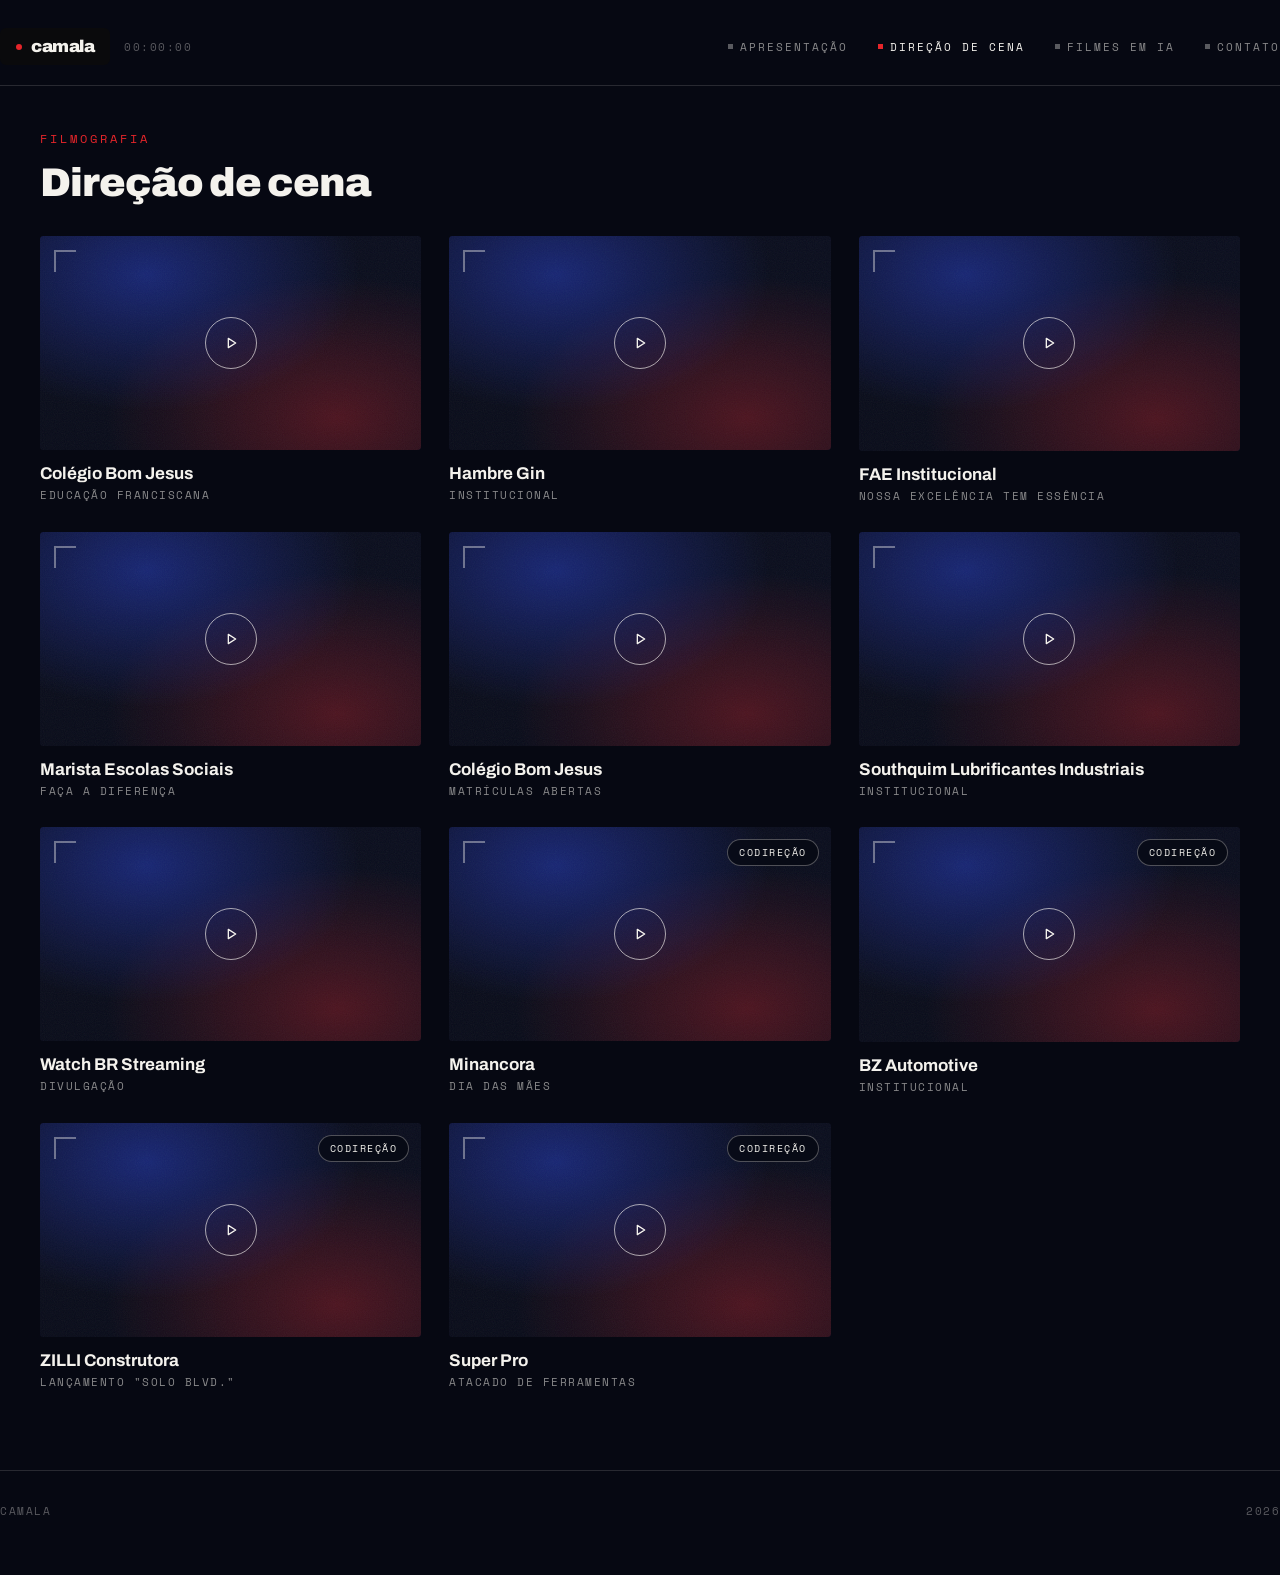
==== commit b983074f: "Atualizacao do site" ====
--- a/direcao-de-cena.html
+++ b/direcao-de-cena.html
@@ -91,6 +91,19 @@
 
       <article>
         <div class="film-card-thumb">
+          <button class="yt-facade grain" data-yt-id="uAAdz5Ai4jc" data-yt-title="Colégio Bom Jesus - Matrículas Abertas" style="background-image:url('https://i.ytimg.com/vi/uAAdz5Ai4jc/hqdefault.jpg')" aria-label="Reproduzir: Colégio Bom Jesus (Matrículas)">
+            <div class="corner"></div>
+            <div class="play">
+              <svg viewBox="0 0 24 24" fill="none"><path d="M8 5L19 12L8 19V5Z" stroke="#F4F2ED" stroke-width="2" stroke-linejoin="round"/></svg>
+            </div>
+          </button>
+        </div>
+        <div class="film-card-title">Colégio Bom Jesus</div>
+        <div class="film-card-meta">Matrículas Abertas</div>
+      </article>
+
+      <article>
+        <div class="film-card-thumb">
           <button class="yt-facade grain" data-yt-id="gOPe_zW88I4" data-yt-title="Southquim Lubrificantes Industriais - Institucional" style="background-image:url('https://i.ytimg.com/vi/gOPe_zW88I4/hqdefault.jpg')" aria-label="Reproduzir: Southquim Lubrificantes Industriais">
             <div class="corner"></div>
             <div class="play">
@@ -155,6 +168,20 @@
         </div>
         <div class="film-card-title">ZILLI Construtora</div>
         <div class="film-card-meta">Lançamento "SOLO BLVD."</div>
+      </article>
+
+      <article>
+        <div class="film-card-thumb">
+          <span class="film-card-tag">Codireção</span>
+          <button class="yt-facade grain" data-yt-id="pLsqvQcixGE" data-yt-title="Super Pro - Atacado de Ferramentas" style="background-image:url('https://i.ytimg.com/vi/pLsqvQcixGE/hqdefault.jpg')" aria-label="Reproduzir: Super Pro">
+            <div class="corner"></div>
+            <div class="play">
+              <svg viewBox="0 0 24 24" fill="none"><path d="M8 5L19 12L8 19V5Z" stroke="#F4F2ED" stroke-width="2" stroke-linejoin="round"/></svg>
+            </div>
+          </button>
+        </div>
+        <div class="film-card-title">Super Pro</div>
+        <div class="film-card-meta">Atacado de Ferramentas</div>
       </article>
 
     </div>
